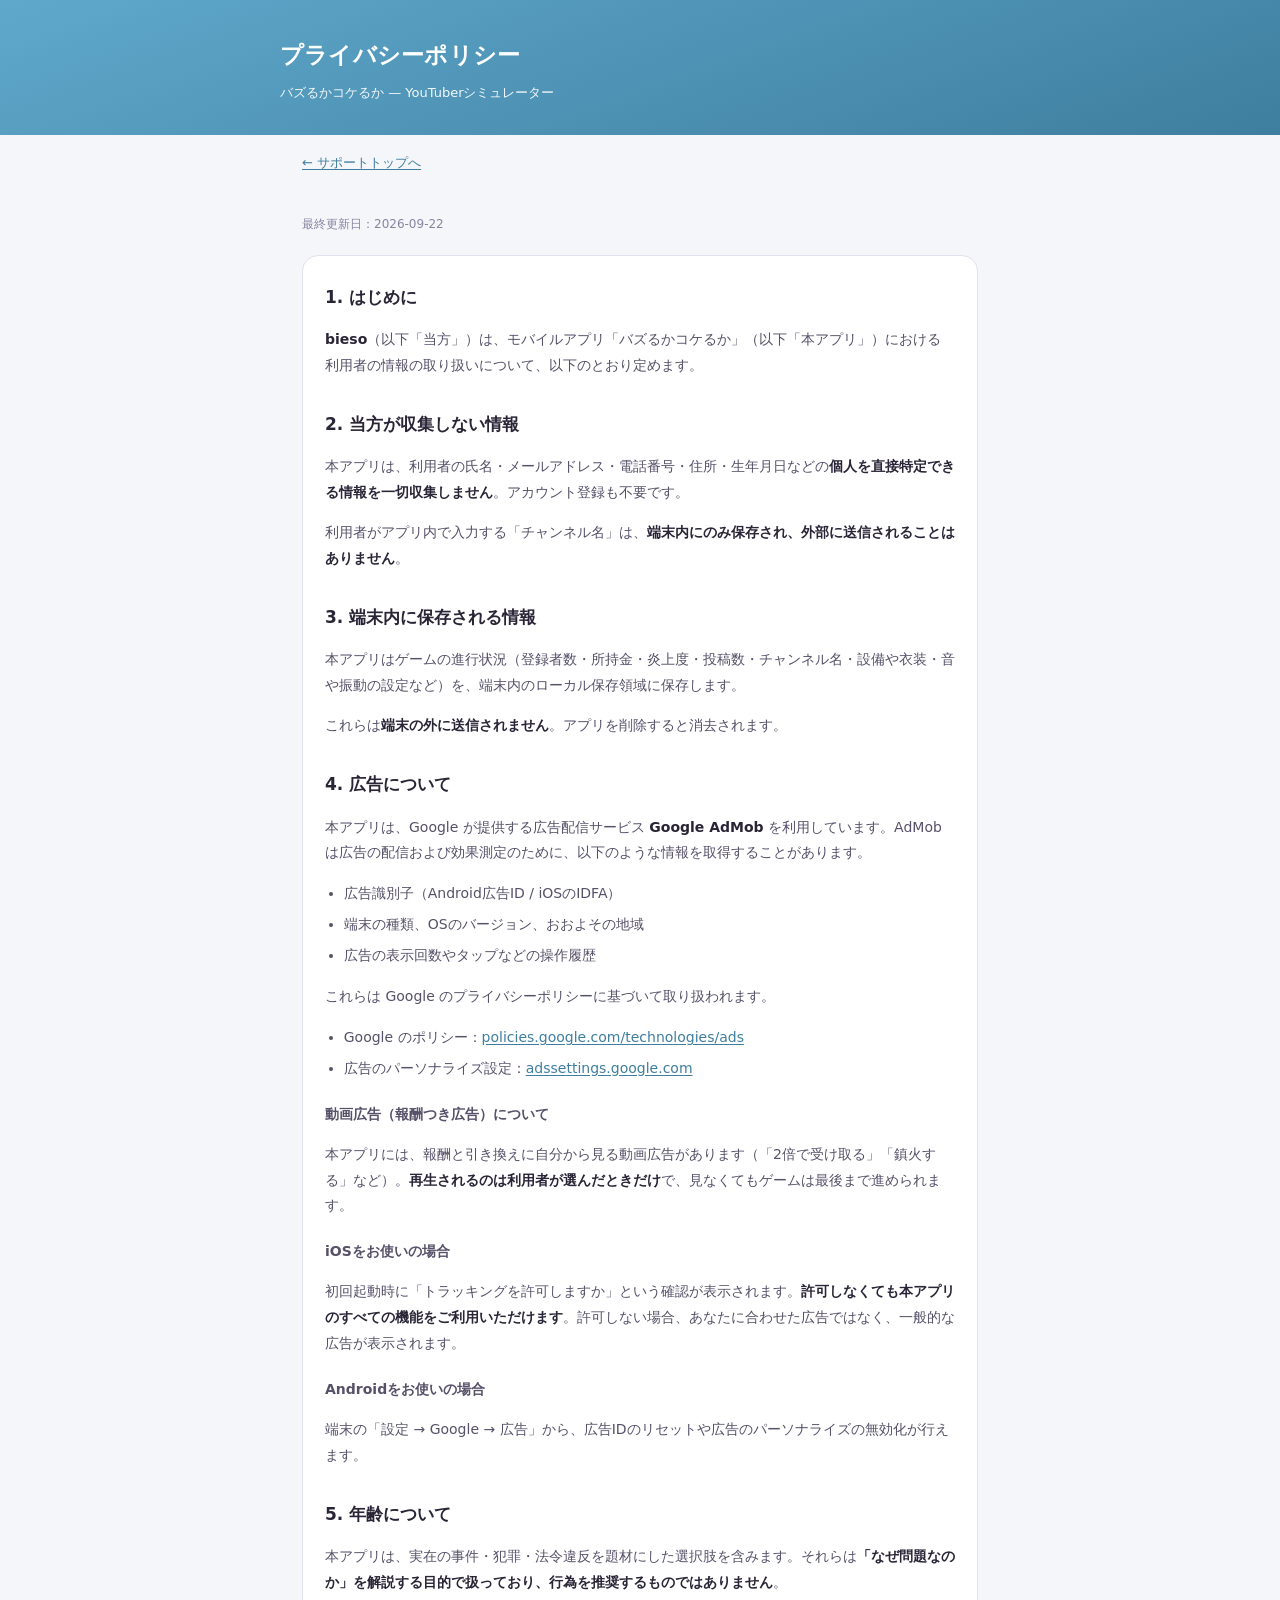
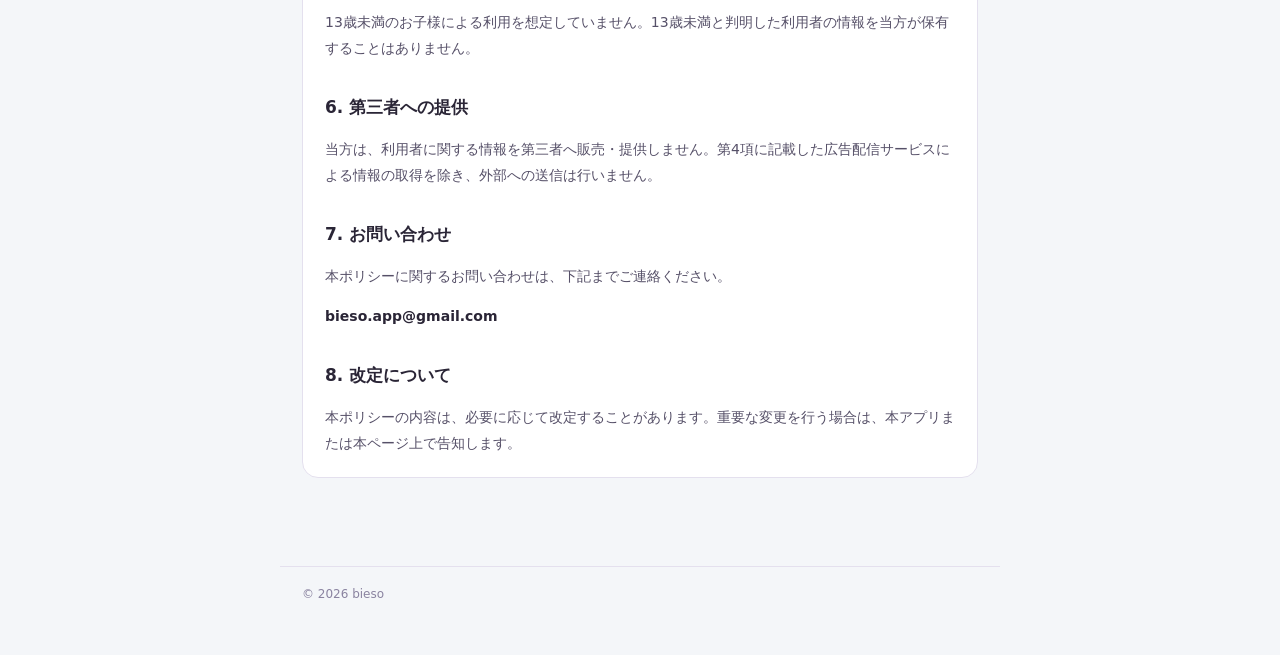
==== privacy.html @ 899aabf0 "バズるかコケるか サポート／プライバシーポリシー" ====
<!doctype html>
<html lang="ja">
<head>
<meta charset="utf-8">
<meta name="viewport" content="width=device-width,initial-scale=1">
<title>プライバシーポリシー — バズるかコケるか</title>
<meta name="description" content="バズるかコケるか（YouTuberシミュレーター）のプライバシーポリシー。">
<link rel="stylesheet" href="_shared.css">
</head>
<body>

<header>
  <div class="wrap">
    <h1>プライバシーポリシー</h1>
    <p>バズるかコケるか — YouTuberシミュレーター</p>
  </div>
</header>

<nav class="crumbs"><a href="./">&larr; サポートトップへ</a></nav>

<main>
  <p class="updated">最終更新日：2026-09-22</p>

  <div class="card">
    <h2>1. はじめに</h2>
    <p><strong>bieso</strong>（以下「当方」）は、モバイルアプリ「バズるかコケるか」（以下「本アプリ」）における利用者の情報の取り扱いについて、以下のとおり定めます。</p>

    <h2>2. 当方が収集しない情報</h2>
    <p>本アプリは、利用者の氏名・メールアドレス・電話番号・住所・生年月日などの<strong>個人を直接特定できる情報を一切収集しません</strong>。アカウント登録も不要です。</p>
    <p>利用者がアプリ内で入力する「チャンネル名」は、<strong>端末内にのみ保存され、外部に送信されることはありません</strong>。</p>

    <h2>3. 端末内に保存される情報</h2>
    <p>本アプリはゲームの進行状況（登録者数・所持金・炎上度・投稿数・チャンネル名・設備や衣装・音や振動の設定など）を、端末内のローカル保存領域に保存します。</p>
    <p>これらは<strong>端末の外に送信されません</strong>。アプリを削除すると消去されます。</p>

    <h2>4. 広告について</h2>
    <p>本アプリは、Google が提供する広告配信サービス <strong>Google AdMob</strong> を利用しています。AdMob は広告の配信および効果測定のために、以下のような情報を取得することがあります。</p>
    <ul>
      <li>広告識別子（Android広告ID / iOSのIDFA）</li>
      <li>端末の種類、OSのバージョン、おおよその地域</li>
      <li>広告の表示回数やタップなどの操作履歴</li>
    </ul>
    <p>これらは Google のプライバシーポリシーに基づいて取り扱われます。</p>
    <ul>
      <li>Google のポリシー：<a href="https://policies.google.com/technologies/ads" target="_blank" rel="noopener">policies.google.com/technologies/ads</a></li>
      <li>広告のパーソナライズ設定：<a href="https://adssettings.google.com/" target="_blank" rel="noopener">adssettings.google.com</a></li>
    </ul>

    <h3>動画広告（報酬つき広告）について</h3>
    <p>本アプリには、報酬と引き換えに自分から見る動画広告があります（「2倍で受け取る」「鎮火する」など）。<strong>再生されるのは利用者が選んだときだけ</strong>で、見なくてもゲームは最後まで進められます。</p>

    <h3>iOSをお使いの場合</h3>
    <p>初回起動時に「トラッキングを許可しますか」という確認が表示されます。<strong>許可しなくても本アプリのすべての機能をご利用いただけます</strong>。許可しない場合、あなたに合わせた広告ではなく、一般的な広告が表示されます。</p>

    <h3>Androidをお使いの場合</h3>
    <p>端末の「設定 → Google → 広告」から、広告IDのリセットや広告のパーソナライズの無効化が行えます。</p>

    <h2>5. 年齢について</h2>
    <p>本アプリは、実在の事件・犯罪・法令違反を題材にした選択肢を含みます。それらは<strong>「なぜ問題なのか」を解説する目的で扱っており、行為を推奨するものではありません</strong>。</p>
    <p>13歳未満のお子様による利用を想定していません。13歳未満と判明した利用者の情報を当方が保有することはありません。</p>

    <h2>6. 第三者への提供</h2>
    <p>当方は、利用者に関する情報を第三者へ販売・提供しません。第4項に記載した広告配信サービスによる情報の取得を除き、外部への送信は行いません。</p>

    <h2>7. お問い合わせ</h2>
    <p>本ポリシーに関するお問い合わせは、下記までご連絡ください。</p>
    <p><strong>bieso.app@gmail.com</strong></p>

    <h2>8. 改定について</h2>
    <p>本ポリシーの内容は、必要に応じて改定することがあります。重要な変更を行う場合は、本アプリまたは本ページ上で告知します。</p>
  </div>
</main>

<footer>
  <p>&copy; 2026 bieso</p>
</footer>

</body>
</html>
---- _shared.css ----
/* バズるかコケるか — 公開ページ共通スタイル
   GitHub Pages 等に store/web/ の中身をそのまま置けば動きます。 */

:root{
  /* ★--brand は両テーマ共通。ヘッダーは白文字を載せるので、
     ダークで明るく反転させると文字が読めなくなる（実際にそうなった）。
     テーマで入れ替えるのはリンク色 --sky-d と地の色だけにする。 */
  --brand:#5FA8CC; --brand-d:#3E7E9E;
  --sky:#5FA8CC; --sky-d:#3E7E9E; --ink:#2A2536; --ink2:#565068; --dim:#8A83A0;
  --line:#E4E0EE; --paper:#FFFFFF; --ground:#F4F6F9; --accent:#FFB05A;
}
@media (prefers-color-scheme:dark){
  :root{
    --sky:#7FC4E4; --sky-d:#9FD6F0; --ink:#ECE9F3; --ink2:#B8B2C8; --dim:#9A93B0;
    --line:#332E44; --paper:#221E30; --ground:#17141F;
  }
}
*{box-sizing:border-box}
html{-webkit-text-size-adjust:100%}
body{
  margin:0; background:var(--ground); color:var(--ink); line-height:1.85;
  font-family:system-ui,-apple-system,"Hiragino Kaku Gothic ProN","Yu Gothic",
              "Noto Sans JP",sans-serif;
  font-size:15px;
}
header{
  background:linear-gradient(160deg,var(--brand),var(--brand-d));
  color:#fff; padding:34px 22px 30px;
}
header .wrap{max-width:720px;margin:0 auto}
header h1{margin:0 0 4px;font-size:23px;font-weight:800;letter-spacing:.01em}
header p{margin:0;font-size:13px;color:rgba(255,255,255,.93)}
main{max-width:720px;margin:0 auto;padding:26px 22px 70px}
.card{
  background:var(--paper);border:1px solid var(--line);border-radius:16px;
  padding:22px 22px 6px;margin-bottom:18px;
}
h2{font-size:17px;font-weight:800;margin:26px 0 8px;padding-top:4px}
h2:first-child{margin-top:0}
h3{font-size:14px;font-weight:800;margin:20px 0 6px;color:var(--ink2)}
p,li{color:var(--ink2);font-size:14px}
ul{padding-left:1.25em}
li{margin-bottom:5px}
a{color:var(--sky-d);text-decoration:underline;text-underline-offset:2px}
strong{color:var(--ink)}
.updated{font-size:12px;color:var(--dim);margin-bottom:20px}
.note{
  background:color-mix(in srgb,var(--accent) 14%,transparent);
  border:1px solid color-mix(in srgb,var(--accent) 45%,transparent);
  border-radius:12px;padding:13px 15px;margin:16px 0;
}
.note p{margin:0;font-size:13px}
nav.crumbs{max-width:720px;margin:0 auto;padding:16px 22px 0;font-size:13px}
footer{
  max-width:720px;margin:0 auto;padding:0 22px 50px;
  color:var(--dim);font-size:12px;border-top:1px solid var(--line);
}
footer p{font-size:12px;color:var(--dim);margin:16px 0 0}
table{width:100%;border-collapse:collapse;margin:12px 0;font-size:13.5px}
th,td{text-align:left;padding:9px 10px;border-bottom:1px solid var(--line);vertical-align:top}
th{color:var(--ink);font-weight:800;width:38%}
td{color:var(--ink2)}
.contact{
  display:inline-block;background:var(--brand);color:#fff;text-decoration:none;
  padding:11px 20px;border-radius:999px;font-weight:800;font-size:14px;margin-top:6px;
}
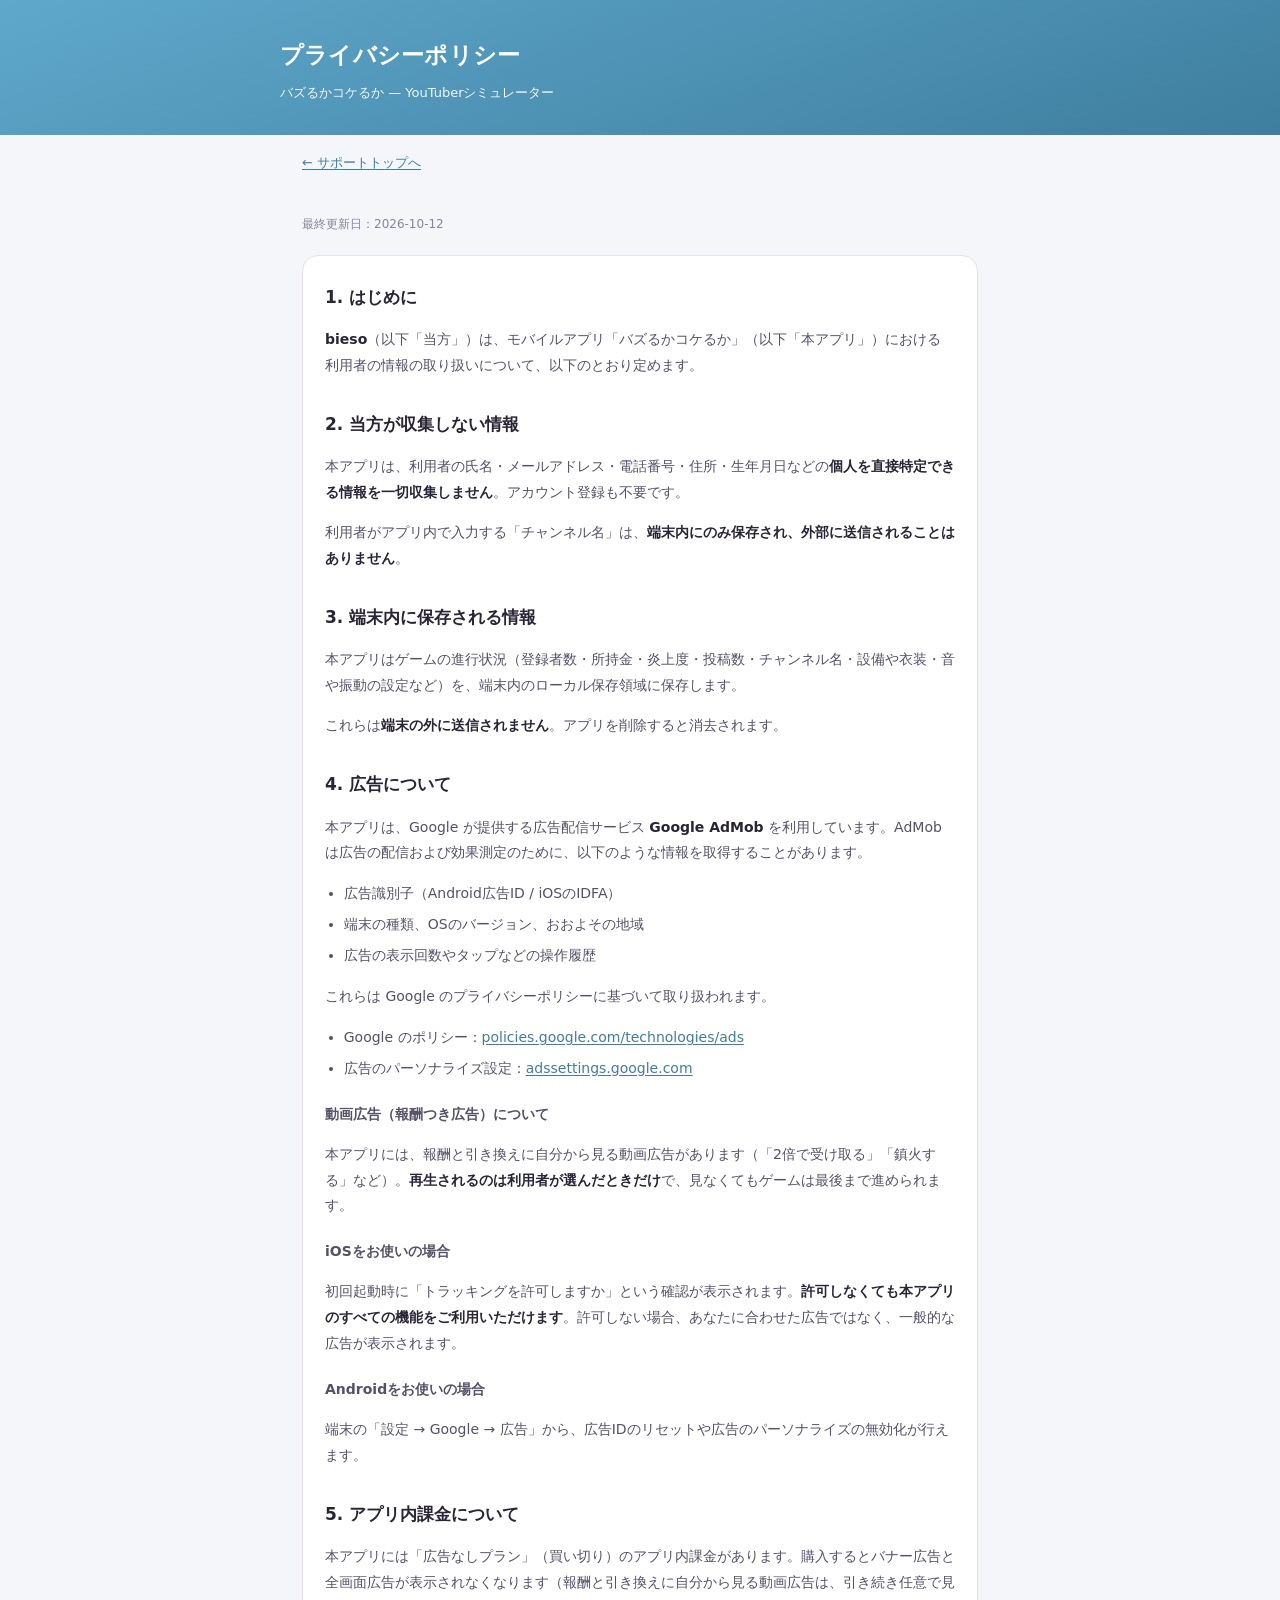
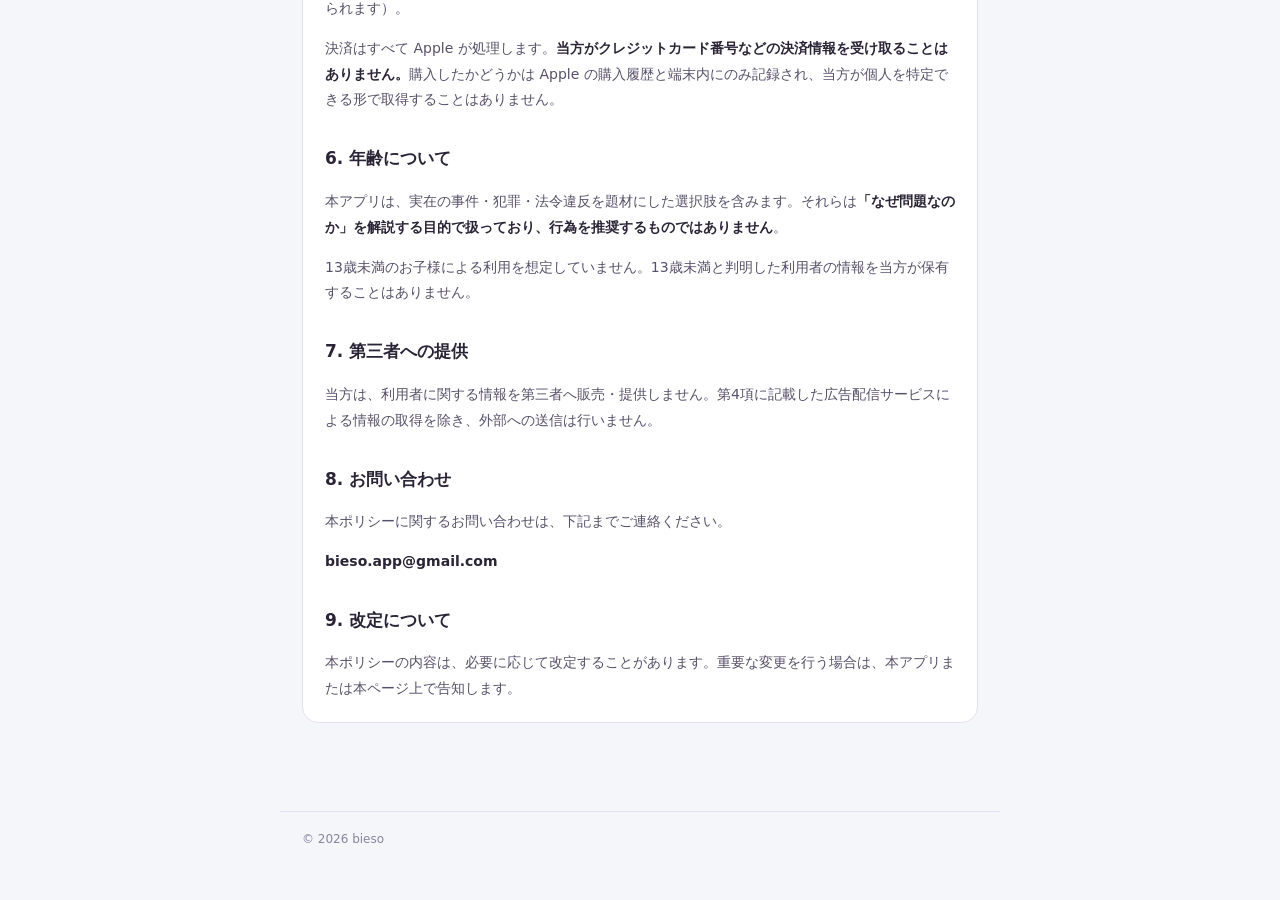
==== commit c4f72597: "プライバシーポリシー：アプリ内課金（広告なしプラン）の項目を戻す" ====
--- a/privacy.html
+++ b/privacy.html
@@ -19,7 +19,7 @@
 <nav class="crumbs"><a href="./">&larr; サポートトップへ</a></nav>
 
 <main>
-  <p class="updated">最終更新日：2026-09-22</p>
+  <p class="updated">最終更新日：2026-10-12</p>
 
   <div class="card">
     <h2>1. はじめに</h2>
@@ -55,18 +55,22 @@
     <h3>Androidをお使いの場合</h3>
     <p>端末の「設定 → Google → 広告」から、広告IDのリセットや広告のパーソナライズの無効化が行えます。</p>
 
-    <h2>5. 年齢について</h2>
+    <h2>5. アプリ内課金について</h2>
+    <p>本アプリには「広告なしプラン」（買い切り）のアプリ内課金があります。購入するとバナー広告と全画面広告が表示されなくなります（報酬と引き換えに自分から見る動画広告は、引き続き任意で見られます）。</p>
+    <p>決済はすべて Apple が処理します。<strong>当方がクレジットカード番号などの決済情報を受け取ることはありません。</strong>購入したかどうかは Apple の購入履歴と端末内にのみ記録され、当方が個人を特定できる形で取得することはありません。</p>
+
+    <h2>6. 年齢について</h2>
     <p>本アプリは、実在の事件・犯罪・法令違反を題材にした選択肢を含みます。それらは<strong>「なぜ問題なのか」を解説する目的で扱っており、行為を推奨するものではありません</strong>。</p>
     <p>13歳未満のお子様による利用を想定していません。13歳未満と判明した利用者の情報を当方が保有することはありません。</p>
 
-    <h2>6. 第三者への提供</h2>
+    <h2>7. 第三者への提供</h2>
     <p>当方は、利用者に関する情報を第三者へ販売・提供しません。第4項に記載した広告配信サービスによる情報の取得を除き、外部への送信は行いません。</p>
 
-    <h2>7. お問い合わせ</h2>
+    <h2>8. お問い合わせ</h2>
     <p>本ポリシーに関するお問い合わせは、下記までご連絡ください。</p>
     <p><strong>bieso.app@gmail.com</strong></p>
 
-    <h2>8. 改定について</h2>
+    <h2>9. 改定について</h2>
     <p>本ポリシーの内容は、必要に応じて改定することがあります。重要な変更を行う場合は、本アプリまたは本ページ上で告知します。</p>
   </div>
 </main>
